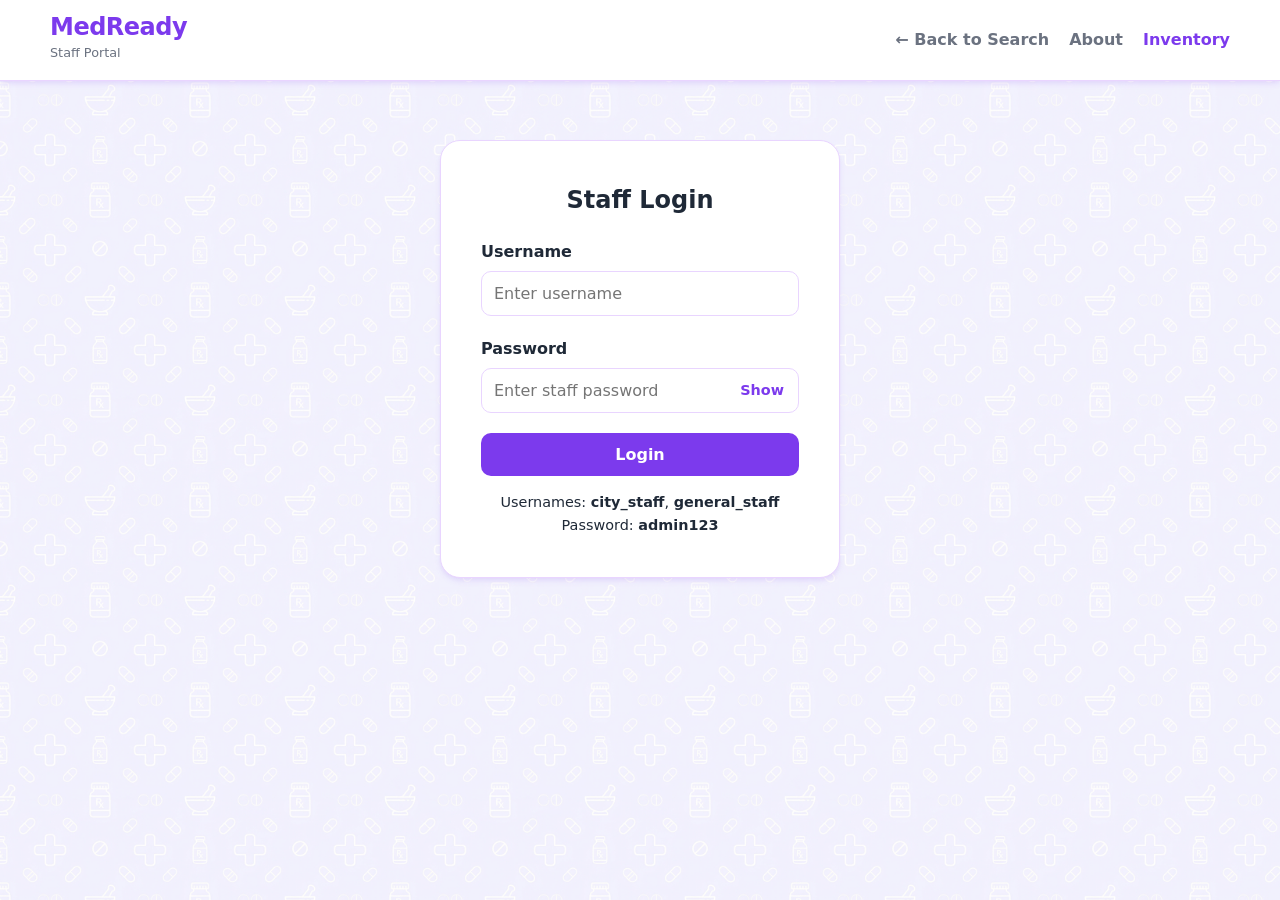
==== admin.html @ 6c7680fa "Intial Commit" ====
<!DOCTYPE html>
<html lang="en">

<head>
    <meta charset="UTF-8">
    <meta name="viewport" content="width=device-width, initial-scale=1.0">
    <title>MedReady Staff - Login</title>
    <link rel="stylesheet" href="style.css">
</head>

<body>
    <!-- Top Navbar -->
    <nav class="navbar">
        <div class="nav-brand">
            <h1>MedReady</h1>
            <span class="nav-subtitle">Staff Portal</span>
        </div>
        <div class="nav-links">
            <a href="index.html">← Back to Search</a>
            <a href="about.html">About</a>
            <a href="admin.html" class="active">Inventory</a>
        </div>
    </nav>

    <!-- Main Content -->
    <main class="main-content">
        <!-- Login Form -->
        <form id="login-form" class="login-form">
            <h2 style="margin-bottom: 20px; text-align: center;">Staff Login</h2>
            <div class="form-group">
                <label for="username">Username</label>
                <input type="text" id="username" class="form-control" placeholder="Enter username" required>
            </div>
            <div class="form-group">
                <label for="password">Password</label>
                <div style="position: relative;">
                    <input type="password" id="password" class="form-control" placeholder="Enter staff password"
                        required style="padding-right: 70px;">
                    <button type="button" id="toggle-password" class="btn-text-link">Show</button>
                </div>
            </div>
            <button type="submit" class="btn btn-primary">Login</button>
            <p style="text-align: center; margin-top: 15px; font-size: 0.9rem; color: var(--gray);">
                Usernames: <b>city_staff</b>, <b>general_staff</b><br>
                Password: <b>admin123</b>
            </p>
        </form>

        <!-- Admin Dashboard (Hidden by default) -->
        <div id="admin-dashboard" class="hidden">
            <div style="display: flex; justify-content: space-between; align-items: center; margin-bottom: 20px;">
                <h2>Inventory Management</h2>
                <button id="logout-btn" class="btn" style="background: #e9ecef;">Logout</button>
            </div>

            <!-- Add Medicine -->
            <div class="medicine-card" style="margin-bottom: 30px; display: block;">
                <h3 style="margin-bottom: 15px;">Add New Medicine</h3>
                <p id="staff-hospital-badge" style="margin-bottom: 10px; color: var(--primary); font-weight: bold;"></p>
                <form id="add-medicine-form" style="display: flex; gap: 10px; flex-wrap: wrap;">
                    <input type="text" id="new-name" class="form-control" placeholder="Medicine Name" required
                        style="flex: 2; min-width: 200px;">
                    <!-- Hospital is now auto-detected from logged-in user -->
                    <select id="new-category" class="form-control" required style="flex: 1; min-width: 150px;">
                        <option value="">Select Category</option>
                        <option value="Tablets">Tablets</option>
                        <option value="Capsules">Capsules</option>
                        <option value="Syrups">Syrups</option>
                        <option value="Injections">Injections</option>
                        <option value="Drops">Drops</option>
                        <option value="Topical">Topical</option>
                        <option value="Others">Others</option>
                    </select>
                    <input type="text" id="new-category-custom" class="form-control hidden"
                        placeholder="Type custom category" style="flex: 1; min-width: 150px;">
                    <button type="submit" class="btn btn-primary" style="width: auto;">Add</button>
                </form>
            </div>

            <!-- List -->
            <div id="admin-medicine-list" class="medicine-list">
                <!-- Admin items injected here -->
            </div>
        </div>

        <!-- Super Admin Dashboard (Hidden by default) -->
        <div id="super-admin-dashboard" class="hidden">
            <div style="display: flex; justify-content: space-between; align-items: center; margin-bottom: 20px;">
                <h2 style="color: var(--danger);">Super Admin Panel</h2>
                <button id="super-logout-btn" class="btn" style="background: #e9ecef;">Logout</button>
            </div>

            <div class="medicine-card" style="display: block;">
                <h3 style="margin-bottom: 15px;">Register New Hospital</h3>
                <form id="add-hospital-form">
                    <div class="form-group">
                        <label>New Hospital Name</label>
                        <input type="text" id="reg-hospital" class="form-control" placeholder="e.g. Westside Clinic"
                            required>
                    </div>
                    <div class="form-group">
                        <label>Staff Username</label>
                        <input type="text" id="reg-username" class="form-control" placeholder="e.g. westside_staff"
                            required>
                    </div>
                    <div class="form-group">
                        <label>Staff Password</label>
                        <input type="text" id="reg-password" class="form-control" placeholder="e.g. password123"
                            required>
                    </div>
                    <button type="submit" class="btn btn-primary" style="background-color: var(--danger);">Create
                        Account</button>
                </form>
            </div>

            <p style="margin-top: 20px; color: var(--gray); font-size: 0.9rem;">
                * Creating a new hospital adds a staff account. They can then login to manage their specific
                inventory.
            </p>
        </div>
    </main>

    <!-- Scripts -->
    <script src="mock-api.js"></script>
    <script src="app.js"></script>
</body>

</html>
---- style.css ----
:root {
    /* Color Palette - Lavender/Violet Theme */
    --primary: #7c3aed;
    --primary-hover: #6d28d9;
    --secondary: #ddd6fe;
    --accent: #8b5cf6;

    --bg-main: #f5f3ff;
    --bg-card: #ffffff;
    --bg-navbar: #ffffff;
    /* White navbar for clean look */

    --text-main: #1f2937;
    --text-muted: #6b7280;
    --text-light: #f3f4f6;

    --border: #e9d5ff;
    --success: #10b981;
    --danger: #ef4444;
    --shadow: 0 4px 6px -1px rgba(124, 58, 237, 0.1), 0 2px 4px -1px rgba(124, 58, 237, 0.06);
    --shadow-lg: 0 10px 15px -3px rgba(124, 58, 237, 0.1), 0 4px 6px -2px rgba(124, 58, 237, 0.05);
}

* {
    box-sizing: border-box;
    margin: 0;
    padding: 0;
    font-family: 'Inter', 'Segoe UI', system-ui, sans-serif;
}

body {
    background-color: var(--bg-main);
    background-image: url('bg.png');
    background-size: 400px;
    background-repeat: repeat;
    color: var(--text-main);
    line-height: 1.6;
    display: flex;
    flex-direction: column;
    /* Stack navbar and content */
    min-height: 100vh;
}

/* Navbar */
.navbar {
    width: 100%;
    background-color: var(--bg-navbar);
    padding: 15px 50px;
    display: flex;
    justify-content: space-between;
    align-items: center;
    position: fixed;
    top: 0;
    left: 0;
    z-index: 1000;
    box-shadow: var(--shadow);
    border-bottom: 1px solid var(--border);
}

.nav-brand h1 {
    color: var(--primary);
    font-size: 1.5rem;
    font-weight: 800;
    letter-spacing: -0.5px;
    line-height: 1;
}

.nav-subtitle {
    font-size: 0.8rem;
    color: var(--text-muted);
    font-weight: 500;
}

.nav-links {
    display: flex;
    gap: 20px;
}

.nav-links a {
    color: var(--text-muted);
    text-decoration: none;
    font-weight: 600;
    transition: color 0.2s;
}

.nav-links a:hover,
.nav-links a.active {
    color: var(--primary);
}

/* Main Content */
.main-content {
    margin-top: 80px;
    /* Space for fixed navbar */
    padding: 40px 20px;
    max-width: 900px;
    width: 100%;
    margin-left: auto;
    margin-right: auto;
    transition: all 0.5s ease;
}

/* Centered Search View - Initial State */
.main-content.centered-view {
    margin-top: 0;
    display: flex;
    flex-direction: column;
    justify-content: center;
    align-items: center;
    height: 100vh;
}

.main-content.centered-view .search-backdrop {
    width: 100%;
    max-width: 700px;
    padding: 40px;
    /* Larger padding when centered */
    box-shadow: 0 20px 25px -5px rgba(0, 0, 0, 0.1), 0 10px 10px -5px rgba(0, 0, 0, 0.04);
}

.main-content.centered-view #medicine-list {
    display: none;
}

/* Search Backdrop & Layout */
.search-backdrop {
    background: linear-gradient(135deg, #f3e8ff 0%, #d8b4fe 100%);
    backdrop-filter: blur(10px);
    padding: 30px;
    border-radius: 20px;
    box-shadow: 0 20px 25px -5px rgba(124, 58, 237, 0.25), 0 8px 10px -6px rgba(124, 58, 237, 0.2);
    border: 1px solid rgba(255, 255, 255, 0.6);
    margin-bottom: 40px;
    transition: all 0.3s ease;
}

.search-backdrop:hover {
    transform: translateY(-5px);
    box-shadow: 0 25px 30px -5px rgba(124, 58, 237, 0.35), 0 10px 10px -5px rgba(124, 58, 237, 0.25);
    border-color: rgba(255, 255, 255, 0.9);
}

.form-group-hero {
    margin-bottom: 20px;
}

.hero-input {
    font-size: 1.5rem !important;
    padding: 20px !important;
    border-width: 2px !important;
    font-weight: 600;
}

.search-row {
    display: flex;
    gap: 15px;
}

.search-row .search-box {
    flex: 1;
}

.search-box {
    width: 100%;
    padding: 12px 16px;
    border: 1px solid var(--border);
    border-radius: 12px;
    font-size: 1rem;
    transition: all 0.2s;
    background-color: #f9fafb;
    color: var(--text-main);
}

.search-box:focus {
    border-color: var(--primary);
    outline: none;
    background-color: white;
    box-shadow: 0 0 0 4px rgba(124, 58, 237, 0.1);
}

/* Card List */
.medicine-list {
    display: flex;
    flex-direction: column;
    gap: 15px;
}

.medicine-card {
    background: var(--bg-card);
    padding: 25px;
    border-radius: 16px;
    border: 1px solid var(--border);
    box-shadow: var(--shadow);
    display: flex;
    justify-content: space-between;
    align-items: center;
    transition: transform 0.2s ease, box-shadow 0.2s ease;
}

.medicine-card:hover {
    transform: translateY(-2px);
    box-shadow: var(--shadow-lg);
}

.medicine-info h3 {
    margin-bottom: 8px;
    color: var(--primary);
    font-weight: 700;
}

.medicine-meta {
    font-size: 0.9rem;
    color: var(--text-muted);
    display: flex;
    gap: 12px;
    align-items: center;
    flex-wrap: wrap;
}

.hospital-tag {
    background-color: #f3f0ff;
    color: var(--primary);
    padding: 4px 10px;
    border-radius: 6px;
    font-size: 0.85rem;
    font-weight: 600;
}

/* Badges */
.badge {
    padding: 6px 14px;
    border-radius: 30px;
    font-size: 0.8rem;
    font-weight: 700;
    text-transform: uppercase;
    letter-spacing: 0.5px;
}

.badge.available {
    background-color: #d1fae5;
    color: #065f46;
}

.badge.out-of-stock {
    background-color: #fee2e2;
    color: #991b1b;
}

/* Admin Form Styles */
.login-form {
    background: white;
    padding: 40px;
    border-radius: 20px;
    box-shadow: var(--shadow);
    max-width: 400px;
    margin: 20px auto;
    /* Centered in main content */
    border: 1px solid var(--border);
}

.form-group {
    margin-bottom: 20px;
}

.form-group label {
    display: block;
    margin-bottom: 6px;
    font-weight: 600;
    color: var(--text-main);
}

.form-control {
    width: 100%;
    padding: 12px;
    border: 1px solid var(--border);
    border-radius: 10px;
    font-size: 1rem;
}

.form-control:focus {
    border-color: var(--primary);
    outline: none;
}

/* Buttons */
.btn {
    display: inline-block;
    padding: 12px 24px;
    border: none;
    border-radius: 10px;
    cursor: pointer;
    font-size: 1rem;
    font-weight: 600;
    transition: all 0.2s;
    text-align: center;
}

.btn-primary {
    background-color: var(--primary);
    color: white;
    width: 100%;
}

.btn-primary:hover {
    background-color: var(--primary-hover);
    transform: translateY(-1px);
}

/* Suggestions Dropdown */
.suggestions-list {
    position: absolute;
    top: 100%;
    left: 0;
    right: 0;
    background: white;
    border: 1px solid var(--border);
    border-radius: 12px;
    box-shadow: var(--shadow-lg);
    z-index: 1001;
    max-height: 200px;
    overflow-y: auto;
    list-style: none;
    margin-top: 5px;
    padding: 0;
}

.suggestions-list li {
    padding: 12px 20px;
    cursor: pointer;
    border-bottom: 1px solid #f3f4f6;
    transition: background-color 0.2s;
}

.suggestions-list li:last-child {
    border-bottom: none;
}

.suggestions-list li:hover {
    background-color: var(--bg-main);
    color: var(--primary);
}

.btn-text-link {
    position: absolute;
    right: 10px;
    top: 50%;
    transform: translateY(-50%);
    background: none;
    border: none;
    color: var(--primary);
    font-size: 0.9rem;
    font-weight: 600;
    cursor: pointer;
    padding: 5px;
}

.btn-text-link:hover {
    text-decoration: underline;
}

.btn-toggle {
    background: white;
    border: 1px solid var(--border);
    color: var(--text-muted);
    padding: 8px 16px;
    border-radius: 8px;
    font-weight: 500;
}

.btn-toggle:hover {
    border-color: var(--primary);
    color: var(--primary);
    background-color: #f5f3ff;
}

.hidden {
    display: none !important;
}

/* Mobile Responsive */
@media (max-width: 768px) {
    .navbar {
        padding: 15px 20px;
    }

    .search-row {
        flex-direction: column;
    }

    .main-content {
        padding: 20px;
        margin-top: 70px;
    }
}
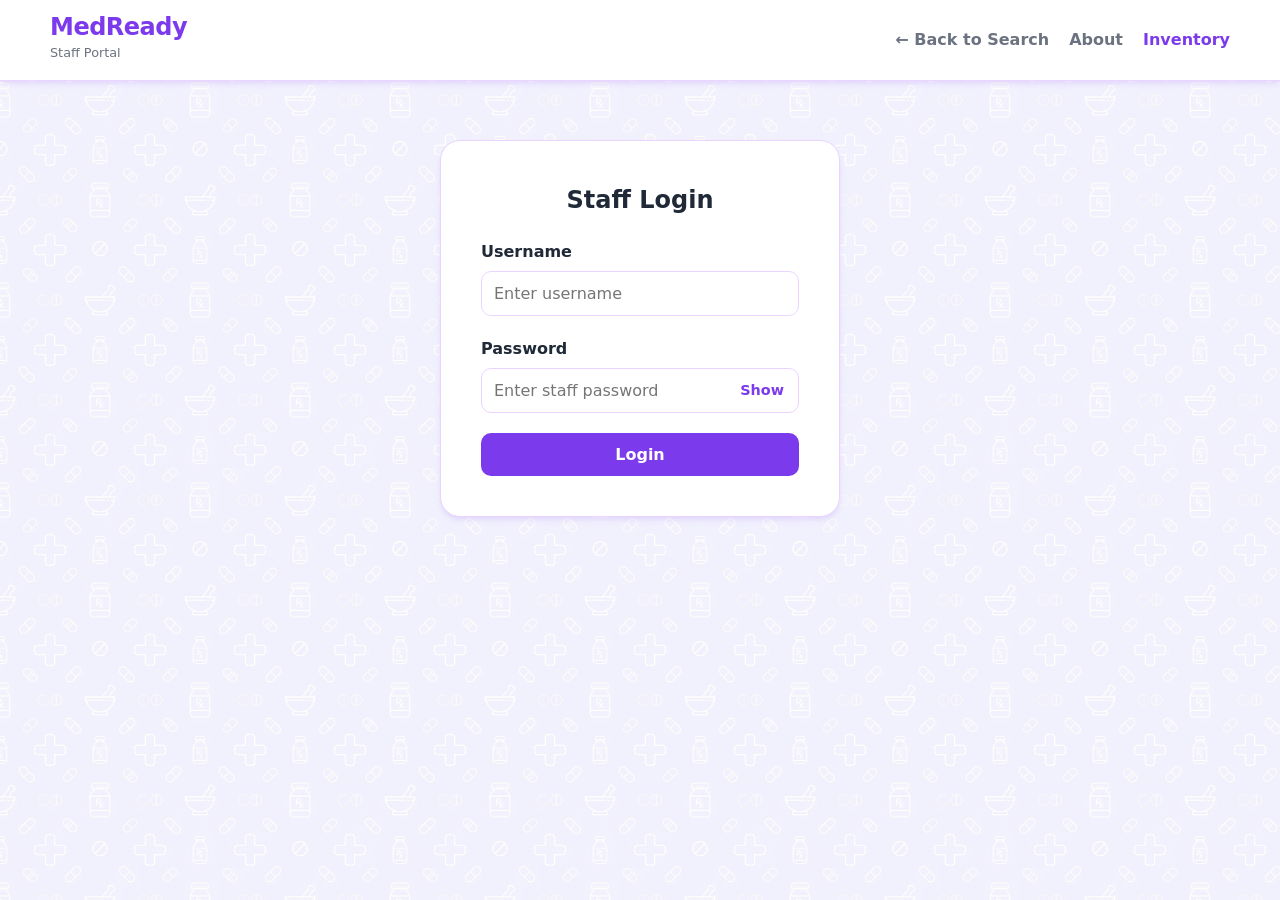
==== commit e663ef3f: "Second Commit" ====
--- a/admin.html
+++ b/admin.html
@@ -40,10 +40,6 @@
                 </div>
             </div>
             <button type="submit" class="btn btn-primary">Login</button>
-            <p style="text-align: center; margin-top: 15px; font-size: 0.9rem; color: var(--gray);">
-                Usernames: <b>city_staff</b>, <b>general_staff</b><br>
-                Password: <b>admin123</b>
-            </p>
         </form>
 
         <!-- Admin Dashboard (Hidden by default) -->
--- a/style.css
+++ b/style.css
@@ -380,15 +380,59 @@
 /* Mobile Responsive */
 @media (max-width: 768px) {
     .navbar {
+        flex-direction: column;
         padding: 15px 20px;
+        gap: 15px;
+    }
+
+    .nav-links {
+        width: 100%;
+        justify-content: center;
+        gap: 15px;
+        font-size: 0.9rem;
+    }
+
+    .main-content {
+        padding: 20px;
+        margin-top: 110px;
+        /* More space for stacked navbar */
     }
 
     .search-row {
         flex-direction: column;
     }
 
-    .main-content {
-        padding: 20px;
-        margin-top: 70px;
+    .hero-input {
+        font-size: 1.2rem !important;
+        padding: 15px !important;
+    }
+
+    .medicine-card {
+        flex-direction: column;
+        align-items: flex-start;
+        gap: 15px;
+    }
+
+    .medicine-info {
+        width: 100%;
+    }
+
+    .badge {
+        align-self: flex-start;
+    }
+
+    .admin-controls {
+        width: 100%;
+        display: flex;
+        justify-content: space-between;
+        margin-top: 10px;
+    }
+
+    /* Stack admin forms */
+    #add-medicine-form input,
+    #add-medicine-form select,
+    #add-medicine-form button {
+        flex: 100% !important;
+        min-width: 100% !important;
     }
 }
